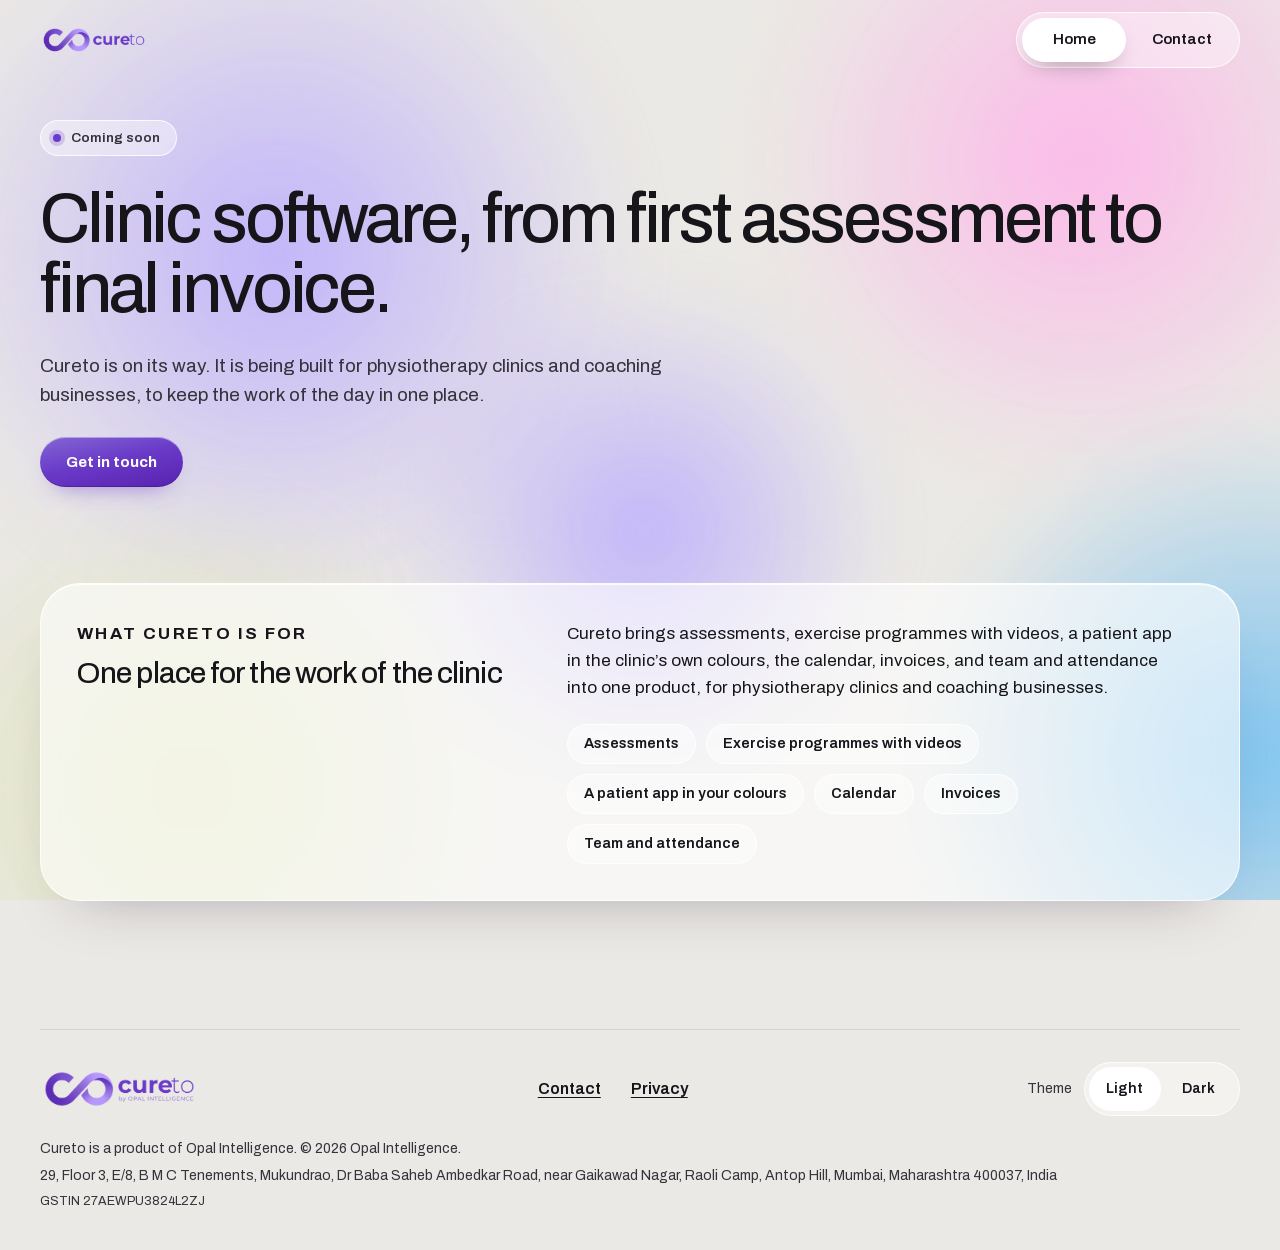
==== index.html @ 8aa1436a "Cureto coming-soon site: home, contact, privacy, thank-you, 404 (Opal Intelligence) Co-Authored-By: " ====
<!DOCTYPE html>
<html lang="en">
<head>
<meta charset="utf-8">
<meta name="viewport" content="width=device-width, initial-scale=1">
<title>Cureto: clinic software, coming soon</title>
<meta name="description" content="Cureto is clinic software for physiotherapy clinics and coaching businesses, coming soon. A product of Opal Intelligence.">
<link rel="canonical" href="https://cureto.app/">
<meta property="og:type" content="website">
<meta property="og:site_name" content="Cureto">
<meta property="og:title" content="Cureto: clinic software, coming soon">
<meta property="og:description" content="Cureto is clinic software for physiotherapy clinics and coaching businesses, coming soon. A product of Opal Intelligence.">
<meta property="og:url" content="https://cureto.app/">
<meta property="og:image" content="https://cureto.app/assets/img/og-image.png">
<meta property="og:image:width" content="1200">
<meta property="og:image:height" content="630">
<meta property="og:image:alt" content="Cureto logo">
<meta name="twitter:card" content="summary_large_image">
<link rel="icon" type="image/svg+xml" href="assets/img/favicon.svg">
<link rel="icon" type="image/png" sizes="192x192" href="assets/img/icon-192.png">
<link rel="apple-touch-icon" href="assets/img/icon-192.png">
<script src="assets/js/theme-init.js"></script>
<link rel="preload" href="assets/fonts/archivo-latin.woff2" as="font" type="font/woff2" crossorigin>
<link rel="stylesheet" href="assets/css/site.css">
</head>
<body>
<div class="field" aria-hidden="true"><i></i><i></i><i></i><i></i><i></i></div>
<a class="skip" href="#main">Skip to content</a>
<header class="site-header">
  <div class="wrap">
    <a class="logo" href="index.html" aria-label="Cureto home">
      <img class="logo-l" src="assets/img/cureto-logo-nt-light.png" width="108" height="30" alt="Cureto">
      <img class="logo-d" src="assets/img/cureto-logo-nt-dark.png" width="108" height="30" alt="Cureto">
    </a>
    <span class="spacer"></span>
    <nav class="nav-pill" aria-label="Main">
      <a href="index.html" aria-current="page">Home</a>
      <a href="contact.html">Contact</a>
    </nav>
  </div>
</header>
<main id="main">
  <div class="wrap">
    <section class="hero" aria-labelledby="h1">
      <span class="chip rise"><i></i>Coming soon</span>
      <h1 id="h1" class="rise">Clinic software, from first assessment to final invoice.</h1>
      <p class="lead rise">Cureto is on its way. It is being built for physiotherapy clinics and coaching businesses, to keep the work of the day in one place.</p>
      <div class="actions rise"><a class="btn" href="contact.html">Get in touch</a></div>
    </section>

    <section class="section" aria-labelledby="what">
      <div class="glass about rise">
        <div>
          <p class="kicker">What Cureto is for</p>
          <h2 id="what" style="margin-top:10px">One place for the work of the clinic</h2>
        </div>
        <div>
          <p>Cureto brings assessments, exercise programmes with videos, a patient app in the clinic&rsquo;s own colours, the calendar, invoices, and team and attendance into one product, for physiotherapy clinics and coaching businesses.</p>
          <ul class="tags" aria-label="What Cureto will cover">
            <li>Assessments</li>
            <li>Exercise programmes with videos</li>
            <li>A patient app in your colours</li>
            <li>Calendar</li>
            <li>Invoices</li>
            <li>Team and attendance</li>
          </ul>
        </div>
      </div>
    </section>
  </div>
</main>
<footer class="site-footer">
  <div class="wrap"><div class="inner">
    <div class="foot-top">
      <a class="logo" href="index.html" aria-label="Cureto home">
        <img class="logo-l" src="assets/img/cureto-logo-light.png" width="158" height="44" alt="Cureto, by Opal Intelligence">
        <img class="logo-d" src="assets/img/cureto-logo-dark.png" width="158" height="44" alt="Cureto, by Opal Intelligence">
      </a>
      <nav class="foot-links" aria-label="Footer">
        <a href="contact.html">Contact</a>
        <a href="privacy.html">Privacy</a>
      </nav>
      <div class="theme">
        <span id="theme-label">Theme</span>
        <div class="seg" role="radiogroup" aria-labelledby="theme-label" data-theme-switch>
          <button type="button" role="radio" aria-checked="false" data-value="light">Light</button>
          <button type="button" role="radio" aria-checked="false" data-value="dark">Dark</button>
        </div>
      </div>
    </div>
    <div class="foot-legal">
      <p>Cureto is a product of Opal Intelligence. &copy; 2026 Opal Intelligence.</p>
      <p>29, Floor 3, E/8, B M C Tenements, Mukundrao, Dr Baba Saheb Ambedkar Road, near Gaikawad Nagar, Raoli Camp, Antop Hill, Mumbai, Maharashtra 400037, India</p>
      <p class="small">GSTIN 27AEWPU3824L2ZJ</p>
    </div>
  </div></div>
</footer>
<script src="assets/js/site.js" defer></script>
</body>
</html>
---- assets/css/site.css ----
/* Cureto coming-soon site. D · Frost, adapted from the public-site hand-off (6 Nov 2026).
   Self-hosted font, no third-party requests. */

@font-face {
  font-family: Archivo;
  font-style: normal;
  font-weight: 100 900;
  font-stretch: 62% 125%;
  font-display: swap;
  src: url("../fonts/archivo-latin.woff2") format("woff2");
  unicode-range: U+0000-00FF, U+0131, U+0152-0153, U+02BB-02BC, U+02C6, U+02DA, U+02DC, U+0304, U+0308, U+0329, U+2000-206F, U+20AC, U+2122, U+2191, U+2193, U+2212, U+2215, U+FEFF, U+FFFD;
}
@font-face {
  font-family: Archivo;
  font-style: normal;
  font-weight: 100 900;
  font-stretch: 62% 125%;
  font-display: swap;
  src: url("../fonts/archivo-latin-ext.woff2") format("woff2");
  unicode-range: U+0100-02BA, U+02BD-02C5, U+02C7-02CC, U+02CE-02D7, U+02DD-02FF, U+0304, U+0308, U+0329, U+1D00-1DBF, U+1E00-1E9F, U+1EF2-1EFF, U+2020, U+20A0-20AB, U+20AD-20C4, U+2113, U+2C60-2C7F, U+A720-A7FF;
}

:root {
  color-scheme: light;
  --font-ui: Archivo, system-ui, -apple-system, "Segoe UI", Roboto, sans-serif;

  --stage: #ebe9e5;
  --stageRGB: 235, 233, 229;
  --ink: #16151a;
  --ink2: #55535c;
  --inkF: #34323a;
  --f1: #bfb1fc;
  --f2: #fdb7e9;
  --f3: #77c1f0;
  --f4: #dee3b5;
  --fieldOp: 0.95;

  --glass: rgba(255, 255, 255, 0.6);
  --glass2: rgba(255, 255, 255, 0.4);
  --glassLine: rgba(255, 255, 255, 0.8);
  --glassSh: 0 30px 60px -38px rgba(40, 30, 60, 0.38), inset 0 1px 0 rgba(255, 255, 255, 0.85);
  --line: rgba(20, 20, 30, 0.1);

  --acc: #6a3bc8;
  --accInk: #6a3bc8;
  --accRGB: 106, 59, 200;
  --btn: linear-gradient(168deg, #8367d5 0%, #6a3bc8 46%, #5821b0 100%);
  --btnInk: #ffffff;
  --metalSh: inset 0 1px 0 rgba(255, 255, 255, 0.4), inset 0 -1px 0 rgba(0, 0, 0, 0.2), 0 12px 24px -16px rgba(106, 59, 200, 0.8);
  --btnWhite: #ffffff;
  --btnWhiteInk: #17151c;

  --field: rgba(255, 255, 255, 0.82);
  --fieldLine: rgba(22, 21, 26, 0.42);
  --errInk: #b23921;
  --errRing: 0 0 0 4px rgba(178, 57, 33, 0.14);
  --glow: 0 0 0 4px rgba(106, 59, 200, 0.18);
  --optOn: rgba(106, 59, 200, 0.12);
}

[data-theme="dark"] {
  color-scheme: dark;
  --stage: #0b0a0f;
  --stageRGB: 11, 10, 15;
  --ink: #f4f2fb;
  --ink2: #a3a3ae;
  --inkF: #f4f2fb;
  --f1: #754fb8;
  --f2: #7c2462;
  --f3: #034165;
  --f4: #2c3204;
  --fieldOp: 0.8;

  --glass: rgba(26, 24, 34, 0.5);
  --glass2: rgba(255, 255, 255, 0.06);
  --glassLine: rgba(255, 255, 255, 0.13);
  --glassSh: 0 30px 60px -38px rgba(0, 0, 0, 0.8), inset 0 1px 0 rgba(255, 255, 255, 0.08);
  --line: rgba(255, 255, 255, 0.1);

  --acc: #a381ea;
  --accInk: #b090f6;
  --accRGB: 163, 129, 234;
  --btn: linear-gradient(168deg, #bda1f2 0%, #a381ea 46%, #8a66d8 100%);
  --btnInk: #17132b;
  --metalSh: inset 0 1px 0 rgba(255, 255, 255, 0.5), inset 0 -1px 0 rgba(0, 0, 0, 0.2), 0 12px 24px -16px rgba(163, 129, 234, 0.8);
  --btnWhite: #f4f2f8;
  --btnWhiteInk: #0b0a0f;

  --field: #1f1f27;
  --fieldLine: rgba(255, 255, 255, 0.34);
  --errInk: #ff8f7a;
  --errRing: 0 0 0 4px rgba(255, 143, 122, 0.14);
  --glow: 0 0 0 4px rgba(163, 129, 234, 0.25);
  --optOn: rgba(163, 129, 234, 0.2);
}

*, *::before, *::after { box-sizing: border-box; }
html { -webkit-text-size-adjust: 100%; scroll-behavior: smooth; }
body {
  margin: 0;
  min-height: 100vh;
  display: flex;
  flex-direction: column;
  background: var(--stage);
  color: var(--ink);
  font-family: var(--font-ui);
  font-size: 16px;
  line-height: 1.5;
  -webkit-font-smoothing: antialiased;
  overflow-x: hidden;
}
img { max-width: 100%; height: auto; }
a { color: var(--accInk); text-underline-offset: 3px; }
a:hover { text-decoration-thickness: 2px; }
:focus-visible { outline: 3px solid var(--acc); outline-offset: 3px; border-radius: 8px; }

/* the colour field: fixed behind everything, never moving */
.field { position: fixed; inset: 0; overflow: hidden; pointer-events: none; z-index: 0; }
.field i {
  position: absolute;
  border-radius: 50%;
  opacity: var(--fieldOp);
  filter: blur(30px);
}
.field i:nth-child(1) { left: -8%; top: -14%; width: 760px; height: 760px; background: radial-gradient(circle, var(--f1) 0%, transparent 68%); }
.field i:nth-child(2) { left: 58%; top: -20%; width: 680px; height: 680px; background: radial-gradient(circle, var(--f2) 0%, transparent 68%); }
.field i:nth-child(3) { left: 70%; top: 44%; width: 720px; height: 720px; background: radial-gradient(circle, var(--f3) 0%, transparent 68%); }
.field i:nth-child(4) { left: -10%; top: 52%; width: 640px; height: 640px; background: radial-gradient(circle, var(--f4) 0%, transparent 68%); }
.field i:nth-child(5) { left: 30%; top: 30%; width: 520px; height: 520px; background: radial-gradient(circle, var(--f1) 0%, transparent 68%); }

.skip {
  position: absolute; left: 16px; top: -80px; z-index: 100;
  background: #fff; color: #17151c; padding: 12px 18px; border-radius: 999px; font-weight: 600; text-decoration: none;
}
.skip:focus { top: 12px; }

.wrap { width: 100%; max-width: 1280px; margin: 0 auto; padding: 0 40px; position: relative; z-index: 1; }

/* header */
.site-header {
  position: sticky; top: 0; z-index: 30; height: 80px;
  background: rgba(var(--stageRGB), 0);
  border-bottom: 1px solid transparent;
  transition: background-color 0.25s, border-color 0.25s, backdrop-filter 0.25s;
}
.site-header.scrolled {
  background: rgba(var(--stageRGB), 0.84);
  border-bottom-color: var(--line);
  -webkit-backdrop-filter: blur(18px);
  backdrop-filter: blur(18px);
}
.site-header .wrap { height: 100%; display: flex; align-items: center; gap: 20px; }
.logo { display: inline-flex; align-items: center; min-height: 44px; border-radius: 8px; }
.logo img { display: block; height: 30px; width: auto; }
.logo img.logo-d { display: none; }
[data-theme="dark"] .logo img.logo-l { display: none; }
[data-theme="dark"] .logo img.logo-d { display: block; }
.spacer { flex: 1; }

.nav-pill {
  display: inline-flex; gap: 4px; padding: 5px;
  background: var(--glass2); border: 1px solid var(--glassLine); border-radius: 999px;
}
.nav-pill a {
  display: inline-flex; align-items: center; justify-content: center;
  min-width: 104px; min-height: 44px; padding: 0 16px; border-radius: 999px;
  color: var(--ink); font-weight: 600; font-size: 15px; text-decoration: none;
}
.nav-pill a:hover { background: var(--optOn); }
.nav-pill a[aria-current="page"] { background: var(--btnWhite); color: var(--btnWhiteInk); box-shadow: 0 10px 24px -12px rgba(0, 0, 0, 0.45); }

/* buttons */
.btn {
  display: inline-flex; align-items: center; justify-content: center; gap: 10px;
  min-height: 50px; padding: 0 26px; border-radius: 999px; border: 0; cursor: pointer;
  font: 700 15px/1 var(--font-ui); text-decoration: none;
  background: var(--btn); color: var(--btnInk); box-shadow: var(--metalSh);
  transition: transform 0.34s cubic-bezier(0.34, 1.56, 0.64, 1), box-shadow 0.3s;
}
.btn:hover { transform: translateY(-2px); }
.btn[disabled] { opacity: 0.75; cursor: progress; transform: none; }
.btn-glass { background: var(--glass2); color: var(--ink); border: 1px solid var(--glassLine); box-shadow: none; }

/* type */
h1, h2, h3 { margin: 0; font-weight: 450; letter-spacing: -0.045em; }
h1 { font-size: 70px; line-height: 1; }
.page-title h1 { font-size: 60px; }
h2 { font-size: 30px; line-height: 1.1; letter-spacing: -0.03em; }
.lead { font-size: 19px; line-height: 1.5; color: var(--inkF); max-width: 38em; margin: 0; }
.kicker { font: 700 11px/1.2 var(--font-ui); letter-spacing: 0.14em; text-transform: uppercase; color: var(--inkF); margin: 0; }
.chip {
  display: inline-flex; align-items: center; gap: 10px; min-height: 36px; padding: 0 16px 0 12px;
  background: var(--glass2); border: 1px solid var(--glassLine); border-radius: 999px;
  font-size: 13.5px; font-weight: 600; color: var(--inkF);
}
.chip i { width: 8px; height: 8px; border-radius: 50%; background: var(--acc); box-shadow: 0 0 0 4px rgba(var(--accRGB), 0.22); }

main { flex: 1; position: relative; z-index: 1; padding-bottom: 8px; }
.glass {
  background: var(--glass); border: 1px solid var(--glassLine); border-radius: 40px;
  box-shadow: var(--glassSh);
  -webkit-backdrop-filter: blur(18px); backdrop-filter: blur(18px);
}

/* home */
.hero { padding: 40px 0 0; display: grid; gap: 28px; justify-items: start; }
.hero .actions { display: flex; gap: 12px; flex-wrap: wrap; align-items: center; }
.hero .note { font-size: 14px; color: var(--inkF); margin: 0; }
.section { margin-top: 96px; }
.about { padding: 36px; display: grid; grid-template-columns: 5fr 7fr; gap: 36px; align-items: start; }
.about p { margin: 0; color: var(--ink); font-size: 17px; line-height: 1.6; max-width: 36em; }
.about h2 + p { margin-top: 14px; }
.tags { display: flex; flex-wrap: wrap; gap: 10px; margin: 22px 0 0; padding: 0; list-style: none; }
.tags li {
  display: inline-flex; align-items: center; min-height: 40px; padding: 0 16px;
  background: var(--glass2); border: 1px solid var(--glassLine); border-radius: 999px;
  font-size: 14.5px; font-weight: 600;
}
.audience { display: grid; gap: 14px; }
.audience .row { display: grid; gap: 4px; padding: 16px 20px; background: var(--glass2); border: 1px solid var(--glassLine); border-radius: 24px; }
.audience .row b { font-weight: 650; font-size: 16px; }
.audience .row span { color: var(--ink2); font-size: 15px; }

/* page title block */
.page-title { padding: 40px 0 0; display: grid; gap: 14px; }

/* contact */
.contact-grid { display: grid; grid-template-columns: 7fr 5fr; gap: 18px; margin-top: 36px; align-items: start; }
.card { padding: 30px; }
.card h2 { margin-bottom: 6px; }
.card .sub { color: var(--ink2); margin: 0 0 22px; font-size: 15px; }
.form-grid { display: grid; grid-template-columns: 1fr 1fr; gap: 18px; }
.form-grid .full { grid-column: 1 / -1; }
.fld label { display: block; font: 700 11px/1.2 var(--font-ui); letter-spacing: 0.14em; text-transform: uppercase; margin-bottom: 8px; }
.fld label small { font: 500 12px/1 var(--font-ui); letter-spacing: 0; text-transform: none; color: var(--ink2); margin-left: 6px; }
.fld input, .fld textarea {
  width: 100%; min-height: 50px; padding: 12px 16px; border-radius: 16px;
  background: var(--field); border: 1px solid var(--fieldLine); color: var(--ink);
  font: 400 16px/1.4 var(--font-ui);
}
.fld textarea { min-height: 150px; resize: vertical; }
.fld input:focus, .fld textarea:focus { outline: none; border-color: var(--acc); box-shadow: var(--glow); }
.fld input[aria-invalid="true"], .fld textarea[aria-invalid="true"] { border-color: var(--errInk); box-shadow: var(--errRing); }
.err { margin: 8px 2px 0; color: var(--errInk); font-size: 14px; font-weight: 600; min-height: 0; }
.err:empty { display: none; }
.form-foot { display: flex; align-items: center; justify-content: space-between; gap: 20px; flex-wrap: wrap; margin-top: 22px; }
.consent { margin: 0; flex: 1 1 300px; font-size: 13.5px; color: var(--ink2); max-width: 34em; }
.form-error { margin: 0 0 18px; padding: 12px 16px; border-radius: 16px; color: var(--ink); background: rgba(178, 57, 33, 0.12); border: 1px solid rgba(178, 57, 33, 0.45); }
.details { margin: 0; display: grid; gap: 18px; }
.details dt { font: 700 11px/1.2 var(--font-ui); letter-spacing: 0.14em; text-transform: uppercase; color: var(--ink2); margin-bottom: 4px; }
.details dd { margin: 0; font-size: 16px; line-height: 1.55; }
.details dd a { display: inline-block; min-height: 44px; line-height: 44px; font-weight: 600; margin-right: 4px; }
.details .line a { display: inline; line-height: inherit; min-height: 0; }
.details .gstin { font-variant-numeric: tabular-nums; letter-spacing: 0.04em; }
.sep { display: inline-block; margin: 0 6px; color: var(--ink2); }

/* long reading (privacy) */
.article { margin-top: 36px; padding: 44px 48px 36px; max-width: 880px; }
.article section { padding: 22px 0; border-top: 1px solid var(--line); }
.article section:first-of-type { border-top: 0; padding-top: 0; }
.article h2 { font-size: 22px; font-weight: 550; letter-spacing: -0.02em; margin-bottom: 10px; }
.article p, .article li { font-size: 16px; line-height: 1.7; max-width: 68ch; }
.article p { margin: 0 0 10px; }
.article ul { margin: 0 0 10px; padding-left: 22px; }
.article address { font-style: normal; line-height: 1.7; }
.updated { color: var(--inkF); margin: 0; font-size: 15px; }

/* thank-you / 404 */
.center-card { margin-top: 60px; padding: 44px; max-width: 640px; display: grid; gap: 18px; justify-items: start; }
.center-card p { margin: 0; color: var(--ink2); font-size: 17px; }
.tick { width: 56px; height: 56px; border-radius: 50%; border: 2px solid var(--acc); display: grid; place-items: center; color: var(--accInk); box-shadow: 0 0 0 6px rgba(var(--accRGB), 0.16); }

/* footer */
.site-footer { position: relative; z-index: 1; margin-top: 120px; padding-bottom: 40px; }
.site-footer .wrap > .inner { border-top: 1px solid var(--line); padding-top: 32px; display: grid; gap: 22px; }
.foot-top { display: flex; align-items: center; justify-content: space-between; gap: 20px 32px; flex-wrap: wrap; }
.foot-top .logo img { height: 44px; }
.foot-links { display: flex; gap: 6px; flex-wrap: wrap; }
.foot-links a { display: inline-flex; align-items: center; min-height: 44px; padding: 0 12px; color: var(--ink); font-weight: 600; border-radius: 12px; }
.theme { display: inline-flex; align-items: center; gap: 12px; }
.theme > span { font-size: 14px; color: var(--inkF); }
.seg { display: inline-flex; padding: 4px; gap: 2px; background: var(--glass2); border: 1px solid var(--glassLine); border-radius: 999px; }
.seg button {
  min-height: 44px; min-width: 72px; padding: 0 16px; border: 0; border-radius: 999px; cursor: pointer;
  background: transparent; color: var(--ink); font: 600 14px/1 var(--font-ui);
  transition: background-color 0.3s;
}
.seg button[aria-checked="true"] { background: var(--btnWhite); color: var(--btnWhiteInk); }
.foot-legal { display: grid; gap: 6px; color: var(--inkF); font-size: 14px; }
.foot-legal p { margin: 0; }
.foot-legal .small { font-size: 12.5px; }

/* arrival */
@keyframes rise { from { opacity: 0; transform: translateY(22px); } to { opacity: 1; transform: none; } }
.rise { animation: rise 0.8s cubic-bezier(0.2, 0.75, 0.25, 1) both; }
.rise:nth-child(2) { animation-delay: 55ms; }
.rise:nth-child(3) { animation-delay: 110ms; }
.rise:nth-child(4) { animation-delay: 165ms; }
.rise:nth-child(5) { animation-delay: 220ms; }

@media (prefers-reduced-motion: reduce) {
  html { scroll-behavior: auto; }
  *, *::before, *::after { animation-duration: 0.001ms !important; animation-delay: 0ms !important; transition-duration: 0.001ms !important; }
}

/* tablet */
@media (max-width: 1023px) {
  .wrap { padding: 0 32px; }
  h1 { font-size: 60px; line-height: 1.02; }
  .page-title h1 { font-size: 52px; }
  .lead { font-size: 18px; }
  .section { margin-top: 96px; }
  .about { grid-template-columns: 1fr; padding: 30px; }
  .contact-grid { grid-template-columns: 1fr; }
  .site-footer { margin-top: 96px; }
  .article { padding: 34px 34px 28px; }
}

/* phone */
@media (max-width: 767px) {
  .wrap { padding: 0 16px; }
  .site-header { height: 64px; }
  .site-header .wrap { gap: 10px; }
  .logo img { height: 24px; }
  .nav-pill a { min-width: 0; padding: 0 14px; font-size: 14px; }
  h1 { font-size: 42px; line-height: 1.04; }
  .page-title h1 { font-size: 40px; }
  h2 { font-size: 25px; }
  .lead { font-size: 17px; }
  .glass { border-radius: 30px; }
  .section { margin-top: 72px; }
  .about { padding: 20px; gap: 24px; }
  .card { padding: 22px 20px 20px; }
  .form-grid { grid-template-columns: 1fr; }
  .form-foot .btn { width: 100%; }
  .article { padding: 22px 20px 16px; }
  .article p, .article li { font-size: 15.5px; }
  .center-card { padding: 26px 22px; margin-top: 36px; }
  .site-footer { margin-top: 72px; padding-bottom: 32px; }
  .foot-top .logo img { height: 40px; }
  .field i:nth-child(n) { width: 520px; height: 520px; }
  .hero .actions .btn { width: 100%; }
}
@media (max-width: 400px) {
  .nav-pill a { padding: 0 11px; }
}
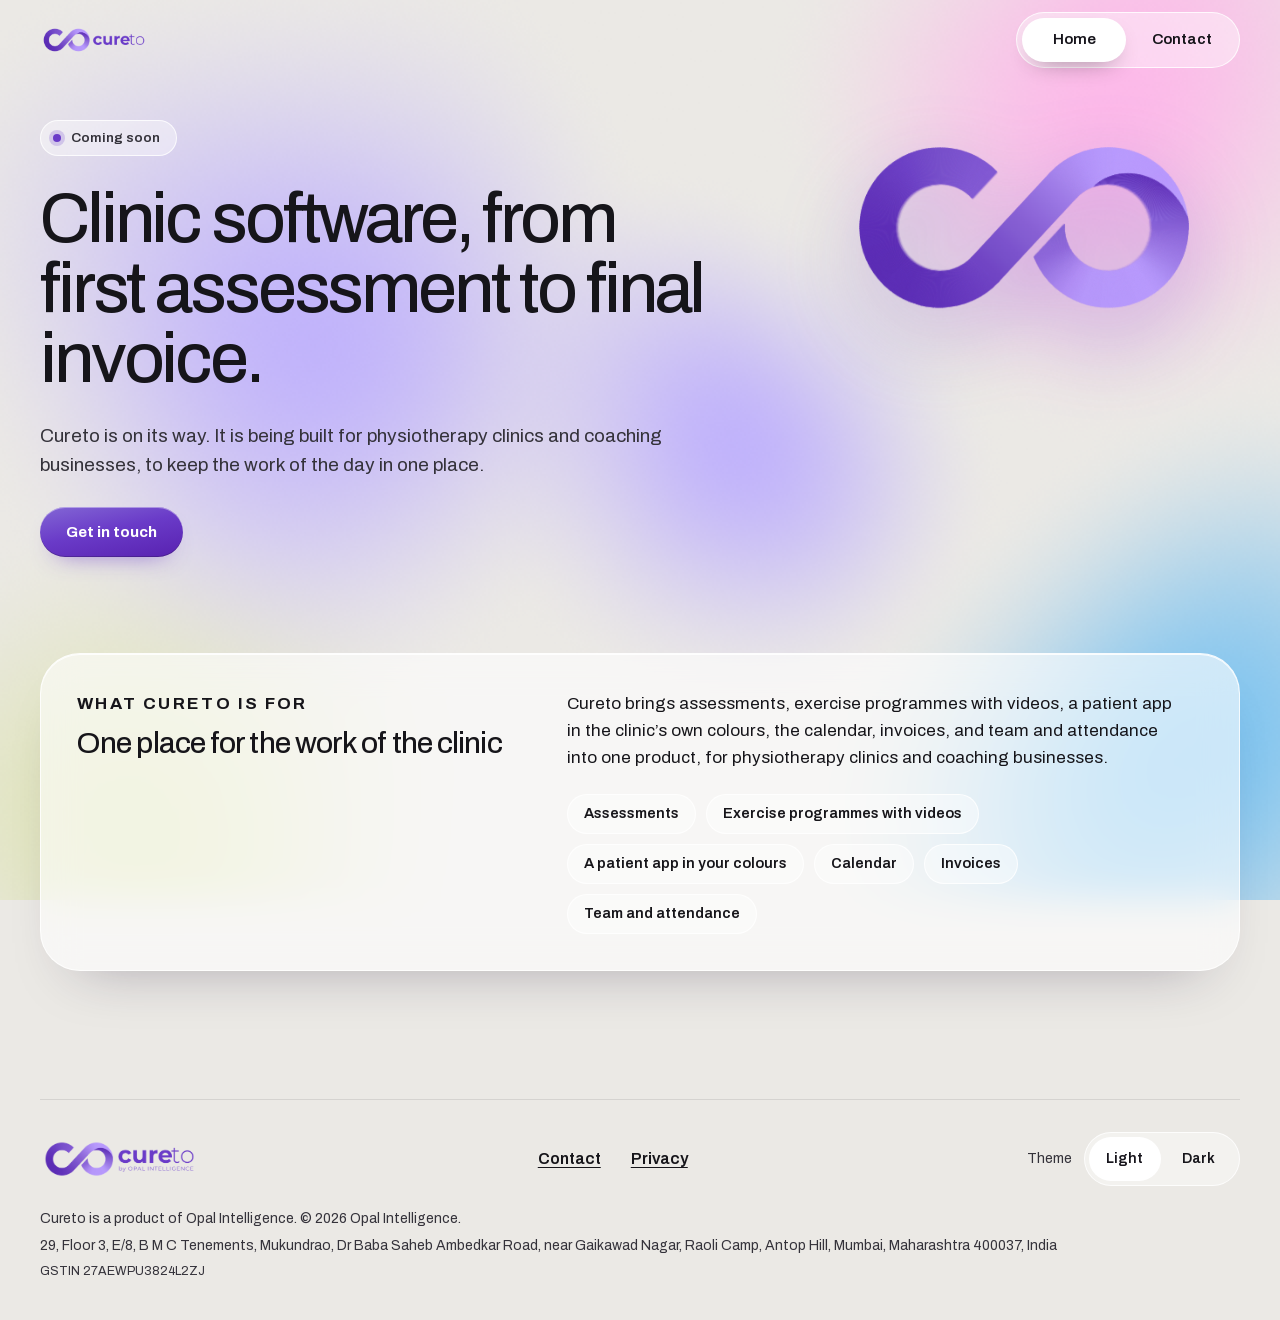
==== commit ab962722: "Motion: flowing colour field, 3D Cureto mark, tilting glass cards, scroll and hover effects; proprie" ====
--- a/index.html
+++ b/index.html
@@ -42,14 +42,20 @@
 <main id="main">
   <div class="wrap">
     <section class="hero" aria-labelledby="h1">
+      <div class="mark3d" aria-hidden="true"><div class="m-tilt"><div class="m-float">
+        <img class="m-layer" src="assets/img/mark.png" width="440" height="246" alt="" style="--z:0">
+        <img class="m-layer" src="assets/img/mark.png" width="440" height="246" alt="" style="--z:9">
+        <img class="m-layer" src="assets/img/mark.png" width="440" height="246" alt="" style="--z:18">
+        <img class="m-layer" src="assets/img/mark.png" width="440" height="246" alt="" style="--z:27">
+      </div></div></div>
       <span class="chip rise"><i></i>Coming soon</span>
-      <h1 id="h1" class="rise">Clinic software, from first assessment to final invoice.</h1>
+      <h1 id="h1" class="split"><span class="w" style="--i:0">Clinic</span> <span class="w" style="--i:1">software,</span> <span class="w" style="--i:2">from</span> <span class="w" style="--i:3">first</span> <span class="w" style="--i:4">assessment</span> <span class="w" style="--i:5">to</span> <span class="w" style="--i:6">final</span> <span class="w" style="--i:7">invoice.</span></h1>
       <p class="lead rise">Cureto is on its way. It is being built for physiotherapy clinics and coaching businesses, to keep the work of the day in one place.</p>
       <div class="actions rise"><a class="btn" href="contact.html">Get in touch</a></div>
     </section>
 
-    <section class="section" aria-labelledby="what">
-      <div class="glass about rise">
+    <section class="section reveal" aria-labelledby="what">
+      <div class="glass about tilt" data-tilt="4">
         <div>
           <p class="kicker">What Cureto is for</p>
           <h2 id="what" style="margin-top:10px">One place for the work of the clinic</h2>
@@ -57,12 +63,12 @@
         <div>
           <p>Cureto brings assessments, exercise programmes with videos, a patient app in the clinic&rsquo;s own colours, the calendar, invoices, and team and attendance into one product, for physiotherapy clinics and coaching businesses.</p>
           <ul class="tags" aria-label="What Cureto will cover">
-            <li>Assessments</li>
-            <li>Exercise programmes with videos</li>
-            <li>A patient app in your colours</li>
-            <li>Calendar</li>
-            <li>Invoices</li>
-            <li>Team and attendance</li>
+            <li style="--i:0">Assessments</li>
+            <li style="--i:1">Exercise programmes with videos</li>
+            <li style="--i:2">A patient app in your colours</li>
+            <li style="--i:3">Calendar</li>
+            <li style="--i:4">Invoices</li>
+            <li style="--i:5">Team and attendance</li>
           </ul>
         </div>
       </div>
@@ -70,7 +76,7 @@
   </div>
 </main>
 <footer class="site-footer">
-  <div class="wrap"><div class="inner">
+  <div class="wrap"><div class="inner reveal">
     <div class="foot-top">
       <a class="logo" href="index.html" aria-label="Cureto home">
         <img class="logo-l" src="assets/img/cureto-logo-light.png" width="158" height="44" alt="Cureto, by Opal Intelligence">
@@ -96,5 +102,6 @@
   </div></div>
 </footer>
 <script src="assets/js/site.js" defer></script>
+<script src="assets/js/fx.js" defer></script>
 </body>
 </html>
--- a/assets/css/site.css
+++ b/assets/css/site.css
@@ -292,7 +292,7 @@
 
 /* arrival */
 @keyframes rise { from { opacity: 0; transform: translateY(22px); } to { opacity: 1; transform: none; } }
-.rise { animation: rise 0.8s cubic-bezier(0.2, 0.75, 0.25, 1) both; }
+.rise { animation: rise 0.8s cubic-bezier(0.2, 0.75, 0.25, 1) backwards; }
 .rise:nth-child(2) { animation-delay: 55ms; }
 .rise:nth-child(3) { animation-delay: 110ms; }
 .rise:nth-child(4) { animation-delay: 165ms; }
@@ -344,3 +344,64 @@
 @media (max-width: 400px) {
   .nav-pill a { padding: 0 11px; }
 }
+
+/* ---------- motion layer (fx.js). Everything below is calm, and all of it is off under reduced motion. ---------- */
+.card h2 + .details { margin-top: 20px; }
+.fluid { position: absolute; inset: 0; width: 100%; height: 100%; display: block; }
+.gl-on .field i { display: none; }
+
+/* hover: buttons and chips lift with a glow */
+@media (hover: hover) {
+  .btn:hover { box-shadow: var(--metalSh), 0 0 0 1px rgba(var(--accRGB), 0.35), 0 20px 40px -14px rgba(var(--accRGB), 0.75); }
+  .btn-glass:hover { box-shadow: 0 16px 32px -16px rgba(var(--accRGB), 0.6); }
+  .tags li { transition: transform 0.34s cubic-bezier(0.34, 1.56, 0.64, 1), box-shadow 0.3s, border-color 0.3s; }
+  .tags li:hover { transform: translateY(-3px); border-color: rgba(var(--accRGB), 0.55); box-shadow: 0 14px 28px -14px rgba(var(--accRGB), 0.65); }
+  .foot-links a, .nav-pill a { transition: background-color 0.25s, transform 0.3s cubic-bezier(0.34, 1.56, 0.64, 1); }
+  .foot-links a:hover { background: var(--optOn); transform: translateY(-2px); }
+}
+
+/* the 3D hero mark: desktop and tablet-landscape only */
+.hero { position: relative; }
+.mark3d { display: none; }
+@media (min-width: 1024px) {
+  .hero h1 { max-width: 9.6em; }
+  .mark3d { display: block; position: absolute; right: 24px; top: 40px; width: min(400px, 30vw); perspective: 1100px; pointer-events: none; z-index: 0; transform: translateY(calc(var(--py, 0) * 1px)); }
+  .m-tilt { transform-style: preserve-3d; transform: rotateX(var(--rx, 0deg)) rotateY(var(--ry, 0deg)); transition: transform 0.5s cubic-bezier(0.2, 0.75, 0.25, 1); }
+  .m-float { position: relative; transform-style: preserve-3d; animation: float3d 16s ease-in-out infinite alternate; }
+  .m-layer { display: block; width: 100%; height: auto; }
+  .m-layer + .m-layer { position: absolute; inset: 0; }
+  .m-layer { transform: translateZ(calc(var(--z) * -1px)); }
+  .m-layer:nth-child(1) { filter: drop-shadow(0 30px 40px rgba(var(--accRGB), 0.35)); }
+  .m-layer:nth-child(2) { opacity: 0.55; }
+  .m-layer:nth-child(3) { opacity: 0.35; }
+  .m-layer:nth-child(4) { opacity: 0.2; }
+}
+@keyframes float3d {
+  from { transform: rotateY(-24deg) rotateX(6deg) translateY(6px); }
+  to { transform: rotateY(24deg) rotateX(-4deg) translateY(-14px); }
+}
+
+/* pointer tilt with a soft light sheen (fx.js sets the variables; mouse only) */
+.tilt { position: relative; transform: perspective(1000px) rotateX(var(--rx, 0deg)) rotateY(var(--ry, 0deg)); transition: transform 0.5s cubic-bezier(0.2, 0.75, 0.25, 1); will-change: transform; }
+.tilt::after {
+  content: ""; position: absolute; inset: 0; border-radius: inherit; pointer-events: none;
+  background: radial-gradient(520px circle at var(--mx, 50%) var(--my, 0%), rgba(255, 255, 255, 0.55), transparent 55%);
+  opacity: var(--sheen, 0); transition: opacity 0.35s;
+}
+[data-theme="dark"] .tilt::after { background: radial-gradient(520px circle at var(--mx, 50%) var(--my, 0%), rgba(255, 255, 255, 0.12), transparent 55%); }
+
+@media (prefers-reduced-motion: no-preference) {
+  /* headline words rise in, in 3D */
+  .hero h1 { perspective: 900px; }
+  .split .w { display: inline-block; transform-origin: 50% 100%; animation: wordIn 1.05s cubic-bezier(0.2, 0.75, 0.25, 1) backwards; animation-delay: calc(var(--i) * 70ms + 120ms); }
+  @keyframes wordIn { from { opacity: 0; transform: translateY(0.5em) rotateX(-60deg); filter: blur(6px); } }
+  /* sections and cards fade and slide in as they enter */
+  .js .reveal { opacity: 0; transform: translateY(32px); transition: opacity 0.9s ease, transform 1s cubic-bezier(0.2, 0.75, 0.25, 1); }
+  .js .reveal.in { opacity: 1; transform: none; }
+  .reveal.in .tags li { animation: rise 0.7s cubic-bezier(0.2, 0.75, 0.25, 1) backwards; animation-delay: calc(var(--i) * 70ms + 250ms); }
+}
+@media (prefers-reduced-motion: reduce) {
+  .m-float { animation: none; transform: rotateY(-12deg) rotateX(3deg); }
+  .tilt { transform: none; }
+  .tilt::after { display: none; }
+}
